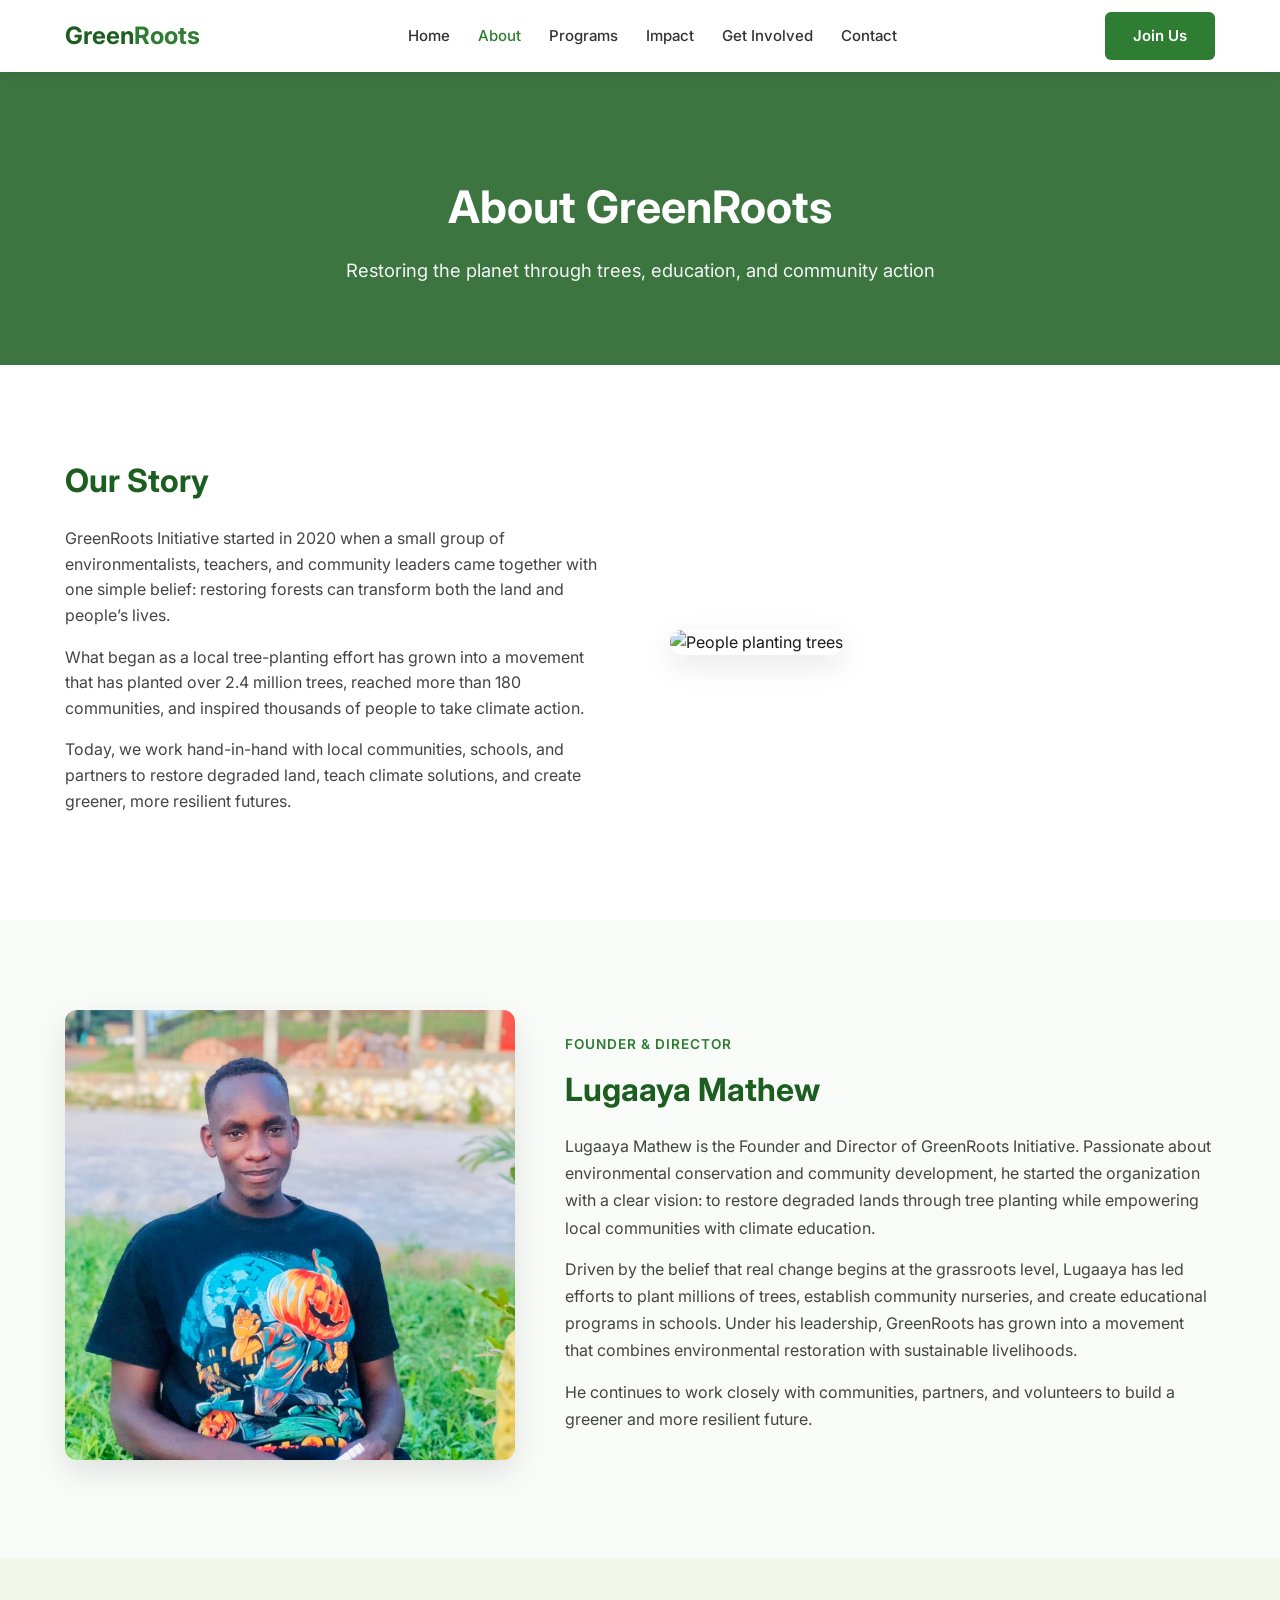
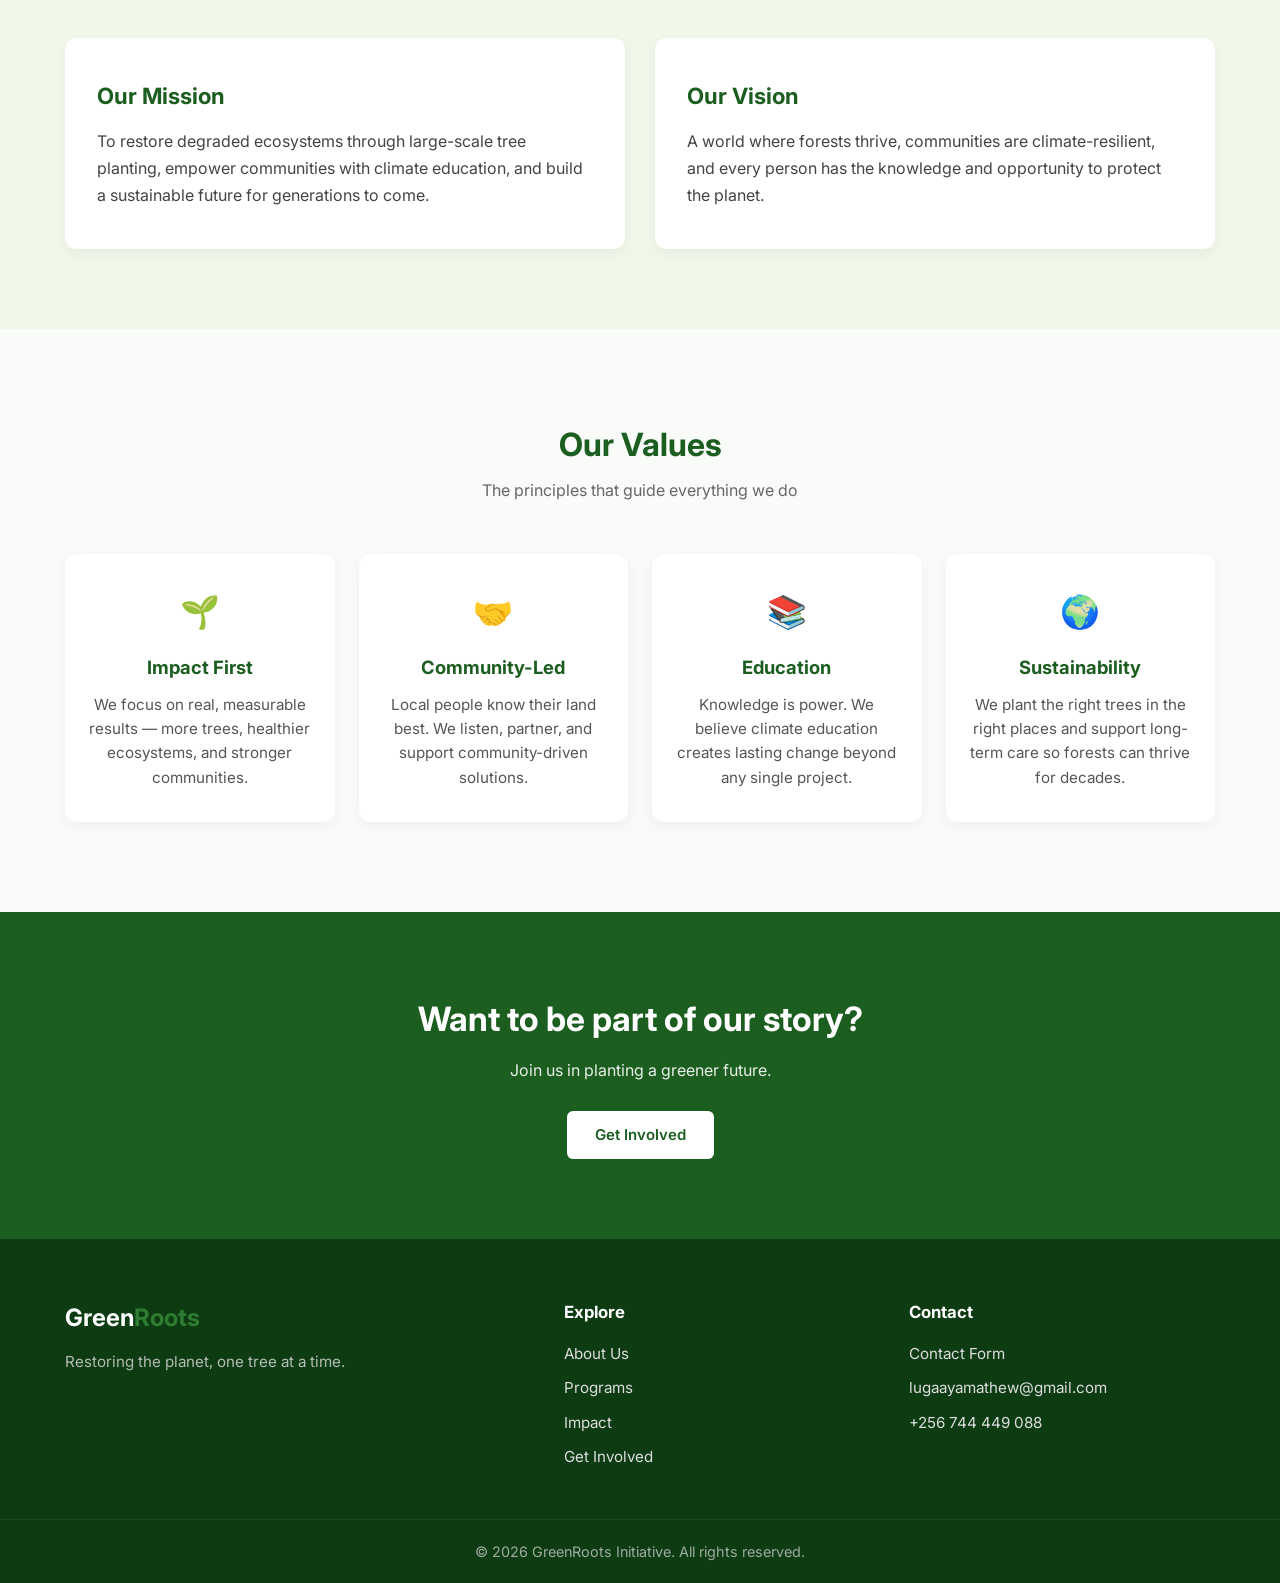
==== about.html @ 803b71bf "final exam final project" ====
<!DOCTYPE html>
<html lang="en">
<head>
  <meta charset="UTF-8">
  <meta name="viewport" content="width=device-width, initial-scale=1.0">
  <title>About Us | GreenRoots Initiative</title>
  <link rel="stylesheet" href="style.css">
  <link href="https://fonts.googleapis.com/css2?family=Inter:wght@400;500;600;700&display=swap" rel="stylesheet">
</head>
<body>

  <!-- Navigation -->
  <header>
    <div class="container nav-container">
      <a href="index.html" class="logo">Green<span>Roots</span></a>

      <nav>
        <ul class="nav-links" id="navLinks">
          <li><a href="index.html">Home</a></li>
          <li><a href="about.html" class="active">About</a></li>
          <li><a href="programs.html">Programs</a></li>
          <li><a href="impact.html">Impact</a></li>
          <li><a href="get-involved.html">Get Involved</a></li>
          <li><a href="contact.html">Contact</a></li>
        </ul>
      </nav>

      <a href="get-involved.html" class="btn btn-primary desktop-only">Join Us</a>

      <button class="hamburger" id="hamburger" aria-label="Menu">
        <span></span>
        <span></span>
        <span></span>
      </button>
    </div>
  </header>

  <!-- Page Header -->
  <section class="page-header">
    <div class="container">
      <h1>About GreenRoots</h1>
      <p>Restoring the planet through trees, education, and community action</p>
    </div>
  </section>

  <!-- Our Story -->
  <section class="about-story">
    <div class="container">
      <div class="story-grid">
        <div class="story-text">
          <h2>Our Story</h2>
          <p>GreenRoots Initiative started in 2020 when a small group of environmentalists, teachers, and community leaders came together with one simple belief: restoring forests can transform both the land and people’s lives.</p>
          <p>What began as a local tree-planting effort has grown into a movement that has planted over 2.4 million trees, reached more than 180 communities, and inspired thousands of people to take climate action.</p>
          <p>Today, we work hand-in-hand with local communities, schools, and partners to restore degraded land, teach climate solutions, and create greener, more resilient futures.</p>
        </div>
        <div class="story-image">
          <img src="https://images.unsplash.com/photo-1466611653911-95081537e5b7?w=800" alt="People planting trees">
        </div>
      </div>
    </div>
  </section>

  <!-- Meet the Founder -->
  <section class="founder-section">
    <div class="container">
      <div class="founder-grid">
        <div class="founder-image">
          <!-- Replace the src below with your photo later -->
          <img src="lug.jpeg" alt="Lugaaya Mathew - Founder & Director">
        </div>
        <div class="founder-content">
          <span class="founder-label">Founder & Director</span>
          <h2>Lugaaya Mathew</h2>
          <p>Lugaaya Mathew is the Founder and Director of GreenRoots Initiative. Passionate about environmental conservation and community development, he started the organization with a clear vision: to restore degraded lands through tree planting while empowering local communities with climate education.</p>
          <p>Driven by the belief that real change begins at the grassroots level, Lugaaya has led efforts to plant millions of trees, establish community nurseries, and create educational programs in schools. Under his leadership, GreenRoots has grown into a movement that combines environmental restoration with sustainable livelihoods.</p>
          <p>He continues to work closely with communities, partners, and volunteers to build a greener and more resilient future.</p>
        </div>
      </div>
    </div>
  </section>

  <!-- Mission & Vision -->
  <section class="mission-vision">
    <div class="container">
      <div class="mv-grid">
        <div class="mv-card">
          <h3>Our Mission</h3>
          <p>To restore degraded ecosystems through large-scale tree planting, empower communities with climate education, and build a sustainable future for generations to come.</p>
        </div>
        <div class="mv-card">
          <h3>Our Vision</h3>
          <p>A world where forests thrive, communities are climate-resilient, and every person has the knowledge and opportunity to protect the planet.</p>
        </div>
      </div>
    </div>
  </section>

  <!-- Our Values -->
  <section class="values">
    <div class="container">
      <div class="section-header">
        <h2>Our Values</h2>
        <p>The principles that guide everything we do</p>
      </div>
      <div class="values-grid">
        <div class="value-card">
          <div class="value-icon">🌱</div>
          <h3>Impact First</h3>
          <p>We focus on real, measurable results — more trees, healthier ecosystems, and stronger communities.</p>
        </div>
        <div class="value-card">
          <div class="value-icon">🤝</div>
          <h3>Community-Led</h3>
          <p>Local people know their land best. We listen, partner, and support community-driven solutions.</p>
        </div>
        <div class="value-card">
          <div class="value-icon">📚</div>
          <h3>Education</h3>
          <p>Knowledge is power. We believe climate education creates lasting change beyond any single project.</p>
        </div>
        <div class="value-card">
          <div class="value-icon">🌍</div>
          <h3>Sustainability</h3>
          <p>We plant the right trees in the right places and support long-term care so forests can thrive for decades.</p>
        </div>
      </div>
    </div>
  </section>

  <!-- Call to Action -->
  <section class="cta">
    <div class="container">
      <h2>Want to be part of our story?</h2>
      <p>Join us in planting a greener future.</p>
      <a href="get-involved.html" class="btn btn-light">Get Involved</a>
    </div>
  </section>

  <!-- Footer -->
  <footer>
    <div class="container footer-content">
      <div class="footer-brand">
        <a href="index.html" class="logo">Green<span>Roots</span></a>
        <p>Restoring the planet, one tree at a time.</p>
      </div>
      <div class="footer-links">
        <h4>Explore</h4>
        <ul>
          <li><a href="about.html">About Us</a></li>
          <li><a href="programs.html">Programs</a></li>
          <li><a href="impact.html">Impact</a></li>
          <li><a href="get-involved.html">Get Involved</a></li>
        </ul>
      </div>
      <div class="footer-links">
        <h4>Contact</h4>
        <ul>
          <li><a href="contact.html">Contact Form</a></li>
          <li>lugaayamathew@gmail.com</li>
          <li>+256 744 449 088</li>
        </ul>
      </div>
    </div>
    <div class="footer-bottom">
      <div class="container">
        <p>© 2026 GreenRoots Initiative. All rights reserved.</p>
      </div>
    </div>
  </footer>

  <script>
    const hamburger = document.getElementById('hamburger');
    const navLinks = document.getElementById('navLinks');

    hamburger.addEventListener('click', () => {
      navLinks.classList.toggle('active');
      hamburger.classList.toggle('active');
    });
  </script>

</body>
</html>
---- style.css ----
/* ========== RESET & BASE ========== */
* {
  margin: 0;
  padding: 0;
  box-sizing: border-box;
}

body {
  font-family: 'Inter', system-ui, sans-serif;
  line-height: 1.6;
  color: #1a1a1a;
  background: #f8fbf8;
}

.container {
  width: 90%;
  max-width: 1150px;
  margin: 0 auto;
}

a {
  text-decoration: none;
  color: inherit;
}

ul {
  list-style: none;
}

/* ========== BUTTONS ========== */
.btn {
  display: inline-block;
  padding: 12px 28px;
  border-radius: 6px;
  font-weight: 600;
  font-size: 15px;
  transition: all 0.25s ease;
}

.btn-primary {
  background: #2e7d32;
  color: white;
}

.btn-primary:hover {
  background: #1b5e20;
}

.btn-outline {
  border: 2px solid white;
  color: white;
  margin-left: 12px;
}

.btn-outline:hover {
  background: white;
  color: #1b5e20;
}

.btn-light {
  background: white;
  color: #1b5e20;
}

.btn-light:hover {
  background: #e8f5e9;
}

/* ========== HEADER ========== */
header {
  background: white;
  box-shadow: 0 2px 10px rgba(0,0,0,0.06);
  position: sticky;
  top: 0;
  z-index: 100;
}

.nav-container {
  display: flex;
  align-items: center;
  justify-content: space-between;
  height: 72px;
}

.logo {
  font-size: 1.5rem;
  font-weight: 700;
  color: #1b5e20;
}

.logo span {
  color: #2e7d32;
}

.nav-links {
  display: flex;
  gap: 28px;
}

.nav-links a {
  font-weight: 500;
  font-size: 15px;
  color: #333;
  transition: color 0.2s;
}

.nav-links a:hover,
.nav-links a.active {
  color: #2e7d32;
}

/* ========== HERO ========== */
.hero {
  background: linear-gradient(rgba(27, 94, 32, 0.75), rgba(27, 94, 32, 0.75)),
              url('https://images.unsplash.com/photo-1542601906990-b4d3fb778b09?w=1600') center/cover no-repeat;
  color: white;
  padding: 120px 0;
  text-align: center;
}

.hero h1 {
  font-size: 3.2rem;
  font-weight: 700;
  line-height: 1.2;
  margin-bottom: 18px;
}

.hero p {
  font-size: 1.2rem;
  max-width: 600px;
  margin: 0 auto 32px;
  opacity: 0.95;
}

/* ========== MISSION ========== */
.mission {
  padding: 90px 0;
  background: white;
}

.mission-grid {
  display: grid;
  grid-template-columns: 1.2fr 1fr;
  gap: 60px;
  align-items: center;
}

.mission-text h2 {
  font-size: 2rem;
  margin-bottom: 16px;
  color: #1b5e20;
}

.mission-text p {
  margin-bottom: 20px;
  color: #444;
}

.text-link {
  color: #2e7d32;
  font-weight: 600;
}

.mission-stats {
  display: grid;
  grid-template-columns: 1fr 1fr;
  gap: 24px;
}

.stat {
  background: #f1f8e9;
  padding: 28px 20px;
  border-radius: 10px;
  text-align: center;
}

.stat h3 {
  font-size: 1.9rem;
  color: #2e7d32;
  margin-bottom: 4px;
}

.stat p {
  font-size: 0.95rem;
  color: #555;
}

/* ========== PROGRAMS PREVIEW ========== */
.programs-preview {
  padding: 90px 0;
}

.section-header {
  text-align: center;
  margin-bottom: 50px;
}

.section-header h2 {
  font-size: 2rem;
  color: #1b5e20;
  margin-bottom: 8px;
}

.section-header p {
  color: #666;
}

.cards {
  display: grid;
  grid-template-columns: repeat(3, 1fr);
  gap: 28px;
  margin-bottom: 40px;
}

.card {
  background: white;
  padding: 36px 28px;
  border-radius: 12px;
  box-shadow: 0 4px 18px rgba(0,0,0,0.06);
  transition: transform 0.25s ease;
}

.card:hover {
  transform: translateY(-6px);
}

.card-icon {
  font-size: 2.2rem;
  margin-bottom: 16px;
}

.card h3 {
  font-size: 1.25rem;
  margin-bottom: 10px;
  color: #1b5e20;
}

.card p {
  color: #555;
  font-size: 0.95rem;
}

.center {
  text-align: center;
}

/* ========== CTA ========== */
.cta {
  background: #1b5e20;
  color: white;
  text-align: center;
  padding: 80px 0;
}

.cta h2 {
  font-size: 2.1rem;
  margin-bottom: 12px;
}

.cta p {
  margin-bottom: 28px;
  opacity: 0.9;
}

/* ========== FOOTER ========== */
footer {
  background: #0d3b12;
  color: #ddd;
  padding-top: 60px;
}

.footer-content {
  display: grid;
  grid-template-columns: 1.5fr 1fr 1fr;
  gap: 40px;
  padding-bottom: 40px;
}

.footer-brand .logo {
  color: white;
  margin-bottom: 12px;
  display: inline-block;
}

.footer-brand p {
  font-size: 0.95rem;
  opacity: 0.8;
}

.footer-links h4 {
  color: white;
  margin-bottom: 16px;
  font-size: 1.05rem;
}

.footer-links ul li {
  margin-bottom: 10px;
  font-size: 0.95rem;
}

.footer-links a:hover {
  color: #a5d6a7;
}

.footer-bottom {
  border-top: 1px solid rgba(255,255,255,0.1);
  padding: 20px 0;
  text-align: center;
  font-size: 0.9rem;
  opacity: 0.7;
}

/* ========== RESPONSIVE ========== */
@media (max-width: 900px) {
  .nav-links {
    display: none; /* We'll add mobile menu later if needed */
  }

  .hero h1 {
    font-size: 2.4rem;
  }

  .mission-grid {
    grid-template-columns: 1fr;
    gap: 40px;
  }

  .cards {
    grid-template-columns: 1fr;
  }

  .footer-content {
    grid-template-columns: 1fr;
    gap: 30px;
  }
}

@media (max-width: 600px) {
  .hero {
    padding: 90px 0;
  }

  .hero h1 {
    font-size: 2rem;
  }

  .hero-buttons .btn-outline {
    margin-left: 0;
    margin-top: 12px;
  }

  .mission-stats {
    grid-template-columns: 1fr;
  }
}

/* ========== HAMBURGER MENU ========== */
.hamburger {
  display: none;
  flex-direction: column;
  gap: 5px;
  background: none;
  border: none;
  cursor: pointer;
  padding: 4px;
}

.hamburger span {
  display: block;
  width: 26px;
  height: 3px;
  background: #1b5e20;
  border-radius: 2px;
  transition: all 0.3s ease;
}

.hamburger.active span:nth-child(1) {
  transform: rotate(45deg) translate(6px, 6px);
}

.hamburger.active span:nth-child(2) {
  opacity: 0;
}

.hamburger.active span:nth-child(3) {
  transform: rotate(-45deg) translate(6px, -6px);
}

.desktop-only {
  display: inline-block;
}

/* Mobile styles */
@media (max-width: 900px) {
  .hamburger {
    display: flex;
  }

  .desktop-only {
    display: none;
  }

  .nav-links {
    position: absolute;
    top: 72px;
    left: 0;
    right: 0;
    background: white;
    flex-direction: column;
    align-items: center;
    gap: 0;
    padding: 20px 0;
    box-shadow: 0 10px 20px rgba(0,0,0,0.08);
    display: none;
  }

  .nav-links.active {
    display: flex;
  }

  .nav-links li {
    width: 100%;
    text-align: center;
  }

  .nav-links a {
    display: block;
    padding: 14px 0;
    font-size: 16px;
  }
}

/* ========== PAGE HEADER ========== */
.page-header {
  background: linear-gradient(rgba(27, 94, 32, 0.85), rgba(27, 94, 32, 0.85)),
              url('https://images.unsplash.com/photo-1501004318641-b39e6451bec6?w=1600') center/cover no-repeat;
  color: white;
  text-align: center;
  padding: 100px 0 80px;
}

.page-header h1 {
  font-size: 2.8rem;
  margin-bottom: 12px;
}

.page-header p {
  font-size: 1.15rem;
  opacity: 0.95;
}

/* ========== ABOUT STORY ========== */
.about-story {
  padding: 90px 0;
  background: white;
}

.story-grid {
  display: grid;
  grid-template-columns: 1fr 1fr;
  gap: 60px;
  align-items: center;
}

.story-text h2 {
  font-size: 2rem;
  color: #1b5e20;
  margin-bottom: 20px;
}

.story-text p {
  margin-bottom: 16px;
  color: #444;
}

.story-image img {
  width: 100%;
  border-radius: 12px;
  box-shadow: 0 10px 30px rgba(0,0,0,0.1);
}

/* ========== MISSION & VISION ========== */
.mission-vision {
  padding: 80px 0;
  background: #f1f8e9;
}

.mv-grid {
  display: grid;
  grid-template-columns: 1fr 1fr;
  gap: 30px;
}

.mv-card {
  background: white;
  padding: 40px 32px;
  border-radius: 12px;
  box-shadow: 0 4px 15px rgba(0,0,0,0.05);
}

.mv-card h3 {
  font-size: 1.4rem;
  color: #1b5e20;
  margin-bottom: 14px;
}

.mv-card p {
  color: #444;
  line-height: 1.7;
}

/* ========== VALUES ========== */
.values {
  padding: 90px 0;
}

.values-grid {
  display: grid;
  grid-template-columns: repeat(4, 1fr);
  gap: 24px;
}

.value-card {
  background: white;
  padding: 32px 24px;
  border-radius: 12px;
  text-align: center;
  box-shadow: 0 4px 15px rgba(0,0,0,0.05);
  transition: transform 0.25s ease;
}

.value-card:hover {
  transform: translateY(-5px);
}

.value-icon {
  font-size: 2rem;
  margin-bottom: 16px;
}

.value-card h3 {
  font-size: 1.15rem;
  color: #1b5e20;
  margin-bottom: 10px;
}

.value-card p {
  font-size: 0.95rem;
  color: #555;
}

/* ========== RESPONSIVE ========== */
@media (max-width: 900px) {
  .story-grid,
  .mv-grid {
    grid-template-columns: 1fr;
    gap: 40px;
  }

  .values-grid {
    grid-template-columns: 1fr 1fr;
  }

  .page-header h1 {
    font-size: 2.2rem;
  }
}

@media (max-width: 600px) {
  .values-grid {
    grid-template-columns: 1fr;
  }

  .page-header {
    padding: 80px 0 60px;
  }
}

/* ========== PROGRAMS PAGE ========== */
.programs-intro {
  padding: 60px 0 30px;
  background: white;
  text-align: center;
}

.intro-text {
  max-width: 750px;
  margin: 0 auto;
  font-size: 1.15rem;
  color: #444;
  line-height: 1.7;
}

.program-detail {
  padding: 80px 0;
  background: white;
}

.program-detail.reverse {
  background: #f8fbf8;
}

.program-grid {
  display: grid;
  grid-template-columns: 1fr 1fr;
  gap: 60px;
  align-items: center;
}

.program-detail.reverse .program-grid {
  direction: rtl;
}

.program-detail.reverse .program-content {
  direction: ltr;
}

.program-image img {
  width: 100%;
  border-radius: 12px;
  box-shadow: 0 12px 30px rgba(0,0,0,0.1);
}

.program-label {
  display: inline-block;
  font-size: 0.85rem;
  font-weight: 600;
  color: #2e7d32;
  text-transform: uppercase;
  letter-spacing: 1px;
  margin-bottom: 10px;
}

.program-content h2 {
  font-size: 2rem;
  color: #1b5e20;
  margin-bottom: 16px;
}

.program-content p {
  color: #444;
  margin-bottom: 20px;
  line-height: 1.7;
}

.program-list {
  margin-bottom: 28px;
}

.program-list li {
  position: relative;
  padding-left: 22px;
  margin-bottom: 10px;
  color: #444;
}

.program-list li::before {
  content: "✓";
  position: absolute;
  left: 0;
  color: #2e7d32;
  font-weight: 700;
}

/* Responsive */
@media (max-width: 900px) {
  .program-grid {
    grid-template-columns: 1fr;
    gap: 40px;
  }

  .program-detail.reverse .program-grid {
    direction: ltr;
  }
}

/* ========== IMPACT PAGE ========== */
.impact-numbers {
  padding: 70px 0;
  background: white;
}

.numbers-grid {
  display: grid;
  grid-template-columns: repeat(4, 1fr);
  gap: 24px;
}

.number-card {
  background: #f1f8e9;
  text-align: center;
  padding: 36px 20px;
  border-radius: 12px;
}

.number-card h3 {
  font-size: 2.4rem;
  color: #2e7d32;
  margin-bottom: 6px;
}

.number-card p {
  font-size: 1rem;
  color: #555;
  font-weight: 500;
}

/* Stories */
.impact-stories {
  padding: 90px 0;
  background: #f8fbf8;
}

.stories-grid {
  display: grid;
  grid-template-columns: repeat(3, 1fr);
  gap: 28px;
}

.story-card {
  background: white;
  border-radius: 12px;
  overflow: hidden;
  box-shadow: 0 6px 20px rgba(0,0,0,0.06);
  transition: transform 0.25s ease;
}

.story-card:hover {
  transform: translateY(-6px);
}

.story-card img {
  width: 100%;
  height: 200px;
  object-fit: cover;
}

.story-content {
  padding: 24px;
}

.story-tag {
  display: inline-block;
  font-size: 0.8rem;
  font-weight: 600;
  color: #2e7d32;
  text-transform: uppercase;
  letter-spacing: 0.5px;
  margin-bottom: 10px;
}

.story-content h3 {
  font-size: 1.25rem;
  color: #1b5e20;
  margin-bottom: 12px;
}

.story-content p {
  font-size: 0.95rem;
  color: #555;
  line-height: 1.6;
}

/* Extra Impact */
.impact-extra {
  padding: 80px 0;
  background: white;
}

.extra-grid {
  display: grid;
  grid-template-columns: repeat(3, 1fr);
  gap: 28px;
}

.extra-card {
  background: #f1f8e9;
  padding: 32px 28px;
  border-radius: 12px;
}

.extra-card h3 {
  font-size: 1.25rem;
  color: #1b5e20;
  margin-bottom: 12px;
}

.extra-card p {
  color: #444;
  line-height: 1.6;
}

/* Responsive */
@media (max-width: 900px) {
  .numbers-grid {
    grid-template-columns: 1fr 1fr;
  }

  .stories-grid,
  .extra-grid {
    grid-template-columns: 1fr;
  }
}

@media (max-width: 600px) {
  .numbers-grid {
    grid-template-columns: 1fr;
  }

  .number-card h3 {
    font-size: 2rem;
  }
}

/* ========== GET INVOLVED PAGE ========== */
.ways-to-help {
  padding: 90px 0;
  background: white;
}

.help-grid {
  display: grid;
  grid-template-columns: repeat(2, 1fr);
  gap: 28px;
}

.help-card {
  background: #f8fbf8;
  padding: 40px 32px;
  border-radius: 12px;
  text-align: center;
  transition: transform 0.25s ease, box-shadow 0.25s ease;
}

.help-card:hover {
  transform: translateY(-6px);
  box-shadow: 0 12px 25px rgba(0,0,0,0.08);
}

.help-icon {
  font-size: 2.4rem;
  margin-bottom: 18px;
}

.help-card h3 {
  font-size: 1.4rem;
  color: #1b5e20;
  margin-bottom: 14px;
}

.help-card p {
  color: #555;
  margin-bottom: 24px;
  line-height: 1.6;
}

/* Why It Matters */
.why-matters {
  padding: 90px 0;
  background: #f1f8e9;
}

.why-grid {
  display: grid;
  grid-template-columns: 1fr 1fr;
  gap: 60px;
  align-items: center;
}

.why-text h2 {
  font-size: 2rem;
  color: #1b5e20;
  margin-bottom: 18px;
}

.why-text p {
  color: #444;
  margin-bottom: 20px;
  line-height: 1.7;
}

.why-list {
  list-style: none;
}

.why-list li {
  position: relative;
  padding-left: 26px;
  margin-bottom: 12px;
  color: #444;
}

.why-list li::before {
  content: "✓";
  position: absolute;
  left: 0;
  color: #2e7d32;
  font-weight: 700;
}

.why-image img {
  width: 100%;
  border-radius: 12px;
  box-shadow: 0 12px 30px rgba(0,0,0,0.1);
}

/* Involve CTA Box */
.involve-cta {
  padding: 80px 0;
  background: white;
}

.involve-box {
  background: #1b5e20;
  color: white;
  text-align: center;
  padding: 60px 40px;
  border-radius: 16px;
}

.involve-box h2 {
  font-size: 2rem;
  margin-bottom: 14px;
}

.involve-box p {
  margin-bottom: 28px;
  opacity: 0.95;
  max-width: 550px;
  margin-left: auto;
  margin-right: auto;
}

/* Responsive */
@media (max-width: 900px) {
  .help-grid {
    grid-template-columns: 1fr;
  }

  .why-grid {
    grid-template-columns: 1fr;
    gap: 40px;
  }
}

/* ========== CONTACT PAGE ========== */
.contact-section {
  padding: 90px 0;
  background: white;
}

.contact-grid {
  display: grid;
  grid-template-columns: 1.4fr 1fr;
  gap: 50px;
  align-items: start;
}

.contact-form-box h2,
.contact-info-box h2 {
  font-size: 1.8rem;
  color: #1b5e20;
  margin-bottom: 10px;
}

.contact-form-box > p,
.contact-info-box > p {
  color: #555;
  margin-bottom: 28px;
}

/* Form Styles */
.form-group {
  margin-bottom: 20px;
}

.form-group label {
  display: block;
  font-weight: 500;
  margin-bottom: 6px;
  color: #333;
}

.form-group input,
.form-group select,
.form-group textarea {
  width: 100%;
  padding: 12px 14px;
  border: 1px solid #ddd;
  border-radius: 8px;
  font-size: 15px;
  font-family: inherit;
  transition: border-color 0.2s;
  background: #fafafa;
}

.form-group input:focus,
.form-group select:focus,
.form-group textarea:focus {
  outline: none;
  border-color: #2e7d32;
  background: white;
}

.form-group textarea {
  resize: vertical;
  min-height: 120px;
}

/* Contact Info */
.contact-info-box {
  background: #f1f8e9;
  padding: 40px 32px;
  border-radius: 12px;
}

.info-item {
  margin-bottom: 24px;
}

.info-item strong {
  display: block;
  color: #1b5e20;
  margin-bottom: 4px;
  font-size: 1rem;
}

.info-item p {
  color: #444;
  line-height: 1.5;
}

/* Responsive */
@media (max-width: 900px) {
  .contact-grid {
    grid-template-columns: 1fr;
    gap: 40px;
  }
}

/* ========== FOUNDER SECTION ========== */
.founder-section {
  padding: 90px 0;
  background: #f8fbf8;
}

.founder-grid {
  display: grid;
  grid-template-columns: 0.9fr 1.3fr;
  gap: 50px;
  align-items: center;
}

.founder-image img {
  width: 100%;
  border-radius: 12px;
  box-shadow: 0 12px 30px rgba(0,0,0,0.1);
  aspect-ratio: 1/1;
  object-fit: cover;
}

.founder-label {
  display: inline-block;
  font-size: 0.85rem;
  font-weight: 600;
  color: #2e7d32;
  text-transform: uppercase;
  letter-spacing: 1px;
  margin-bottom: 8px;
}

.founder-content h2 {
  font-size: 2rem;
  color: #1b5e20;
  margin-bottom: 18px;
}

.founder-content p {
  color: #444;
  margin-bottom: 14px;
  line-height: 1.7;
}

/* Responsive */
@media (max-width: 900px) {
  .founder-grid {
    grid-template-columns: 1fr;
    gap: 30px;
  }

  .founder-image {
    max-width: 320px;
    margin: 0 auto;
  }
}
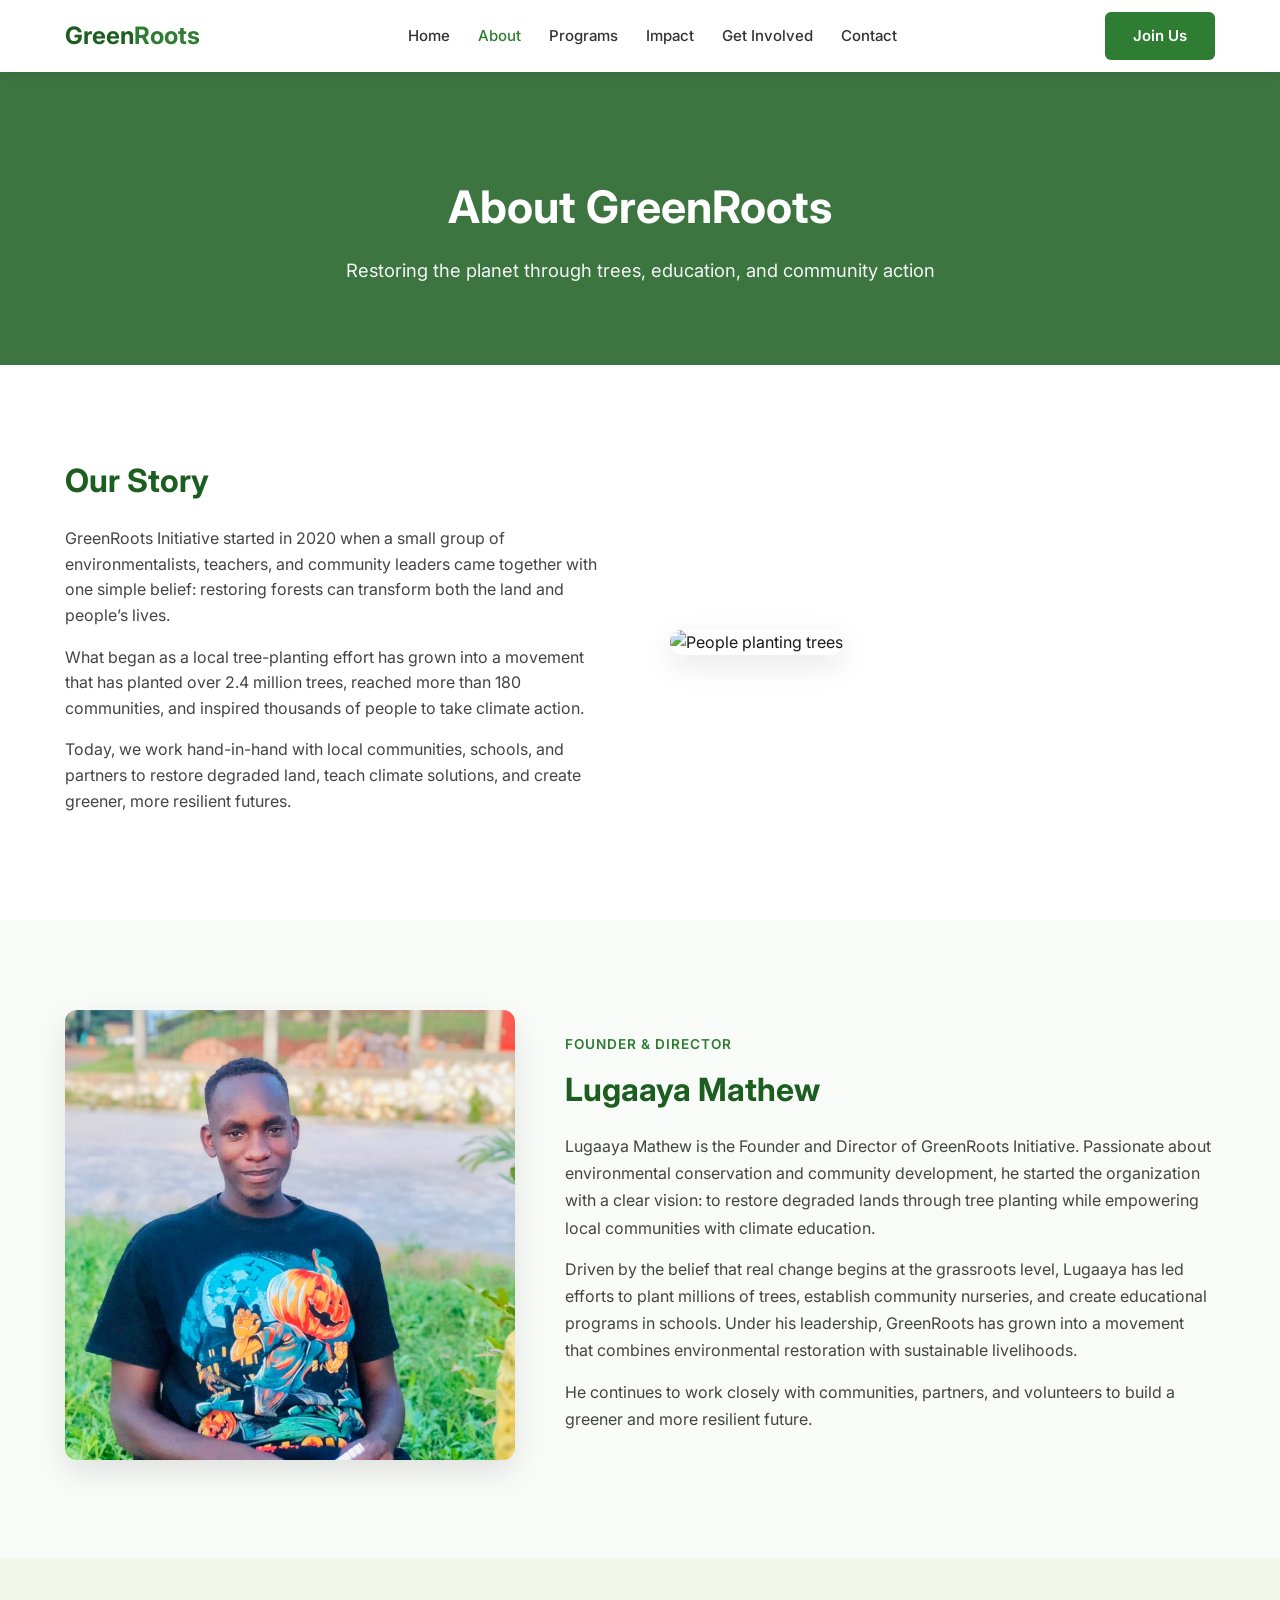
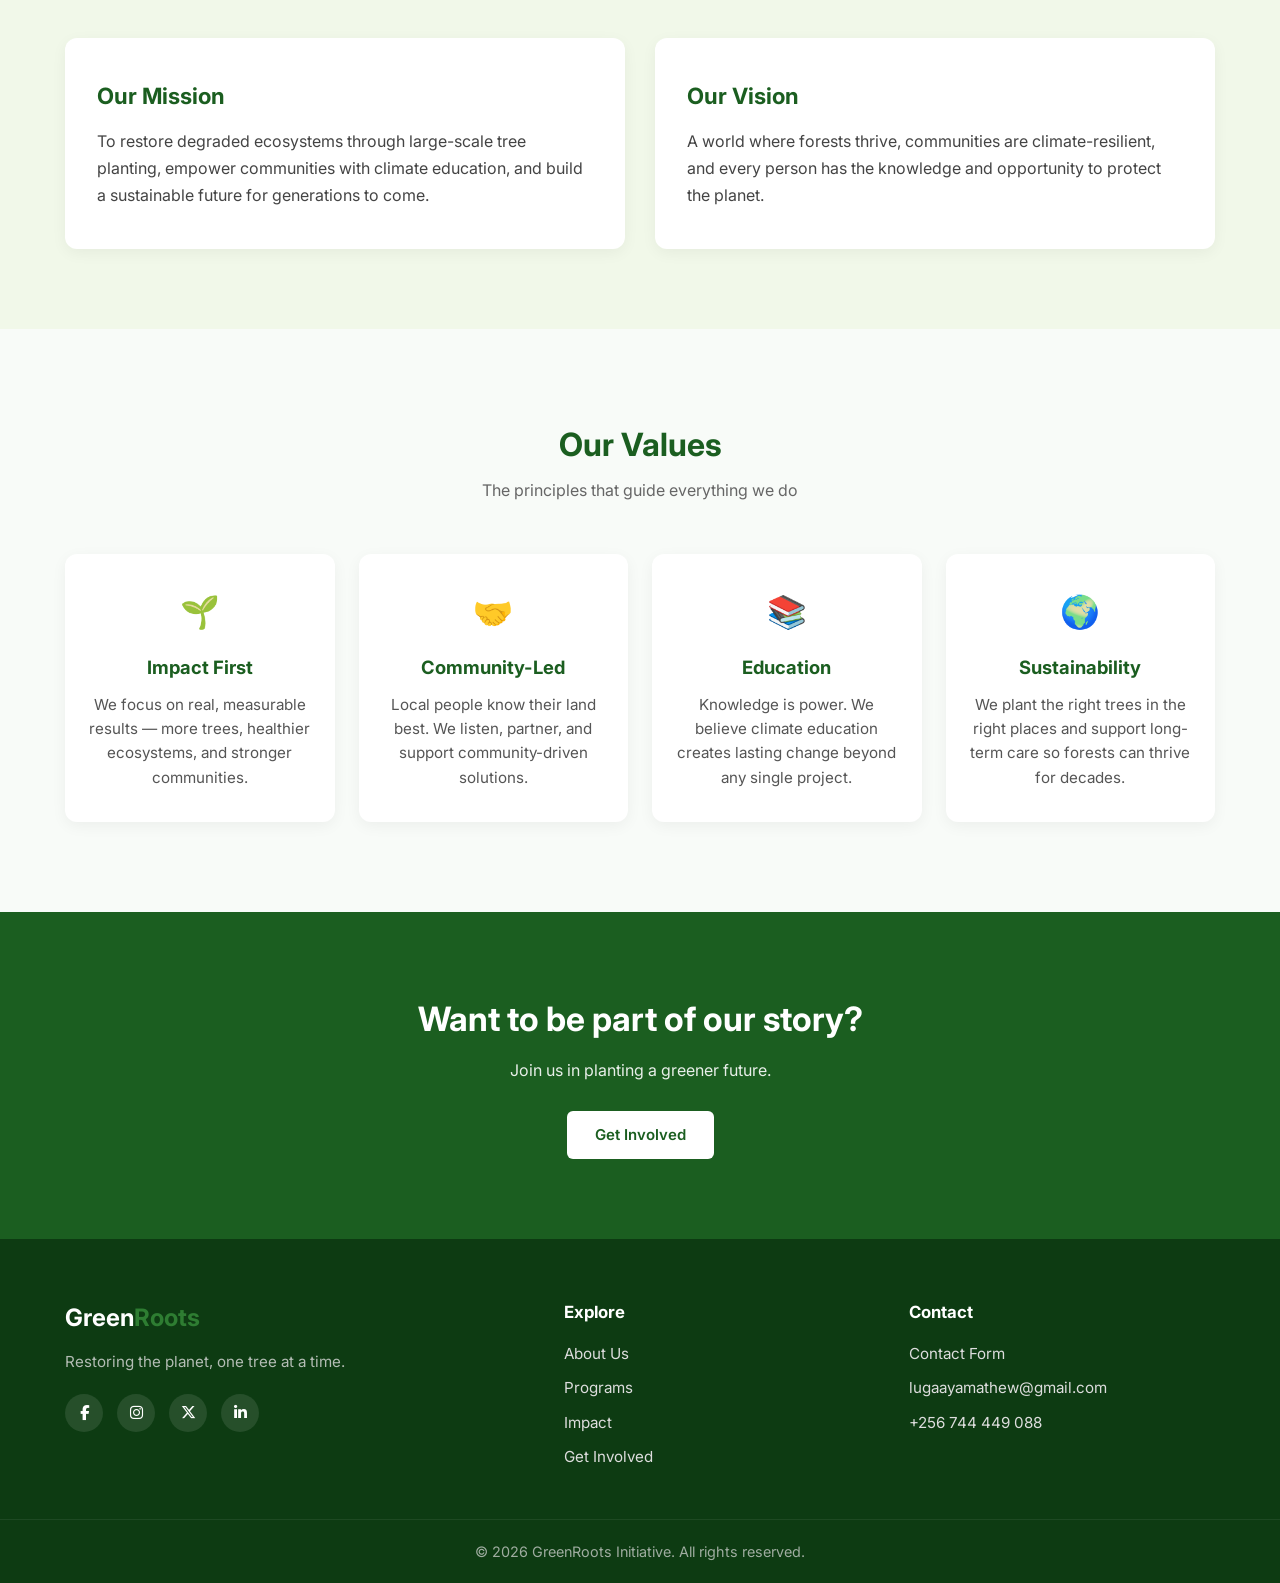
==== commit 13a8666d: "improved" ====
--- a/about.html
+++ b/about.html
@@ -6,6 +6,7 @@
   <title>About Us | GreenRoots Initiative</title>
   <link rel="stylesheet" href="style.css">
   <link href="https://fonts.googleapis.com/css2?family=Inter:wght@400;500;600;700&display=swap" rel="stylesheet">
+  <link rel="stylesheet" href="https://cdnjs.cloudflare.com/ajax/libs/font-awesome/6.5.1/css/all.min.css">
 </head>
 <body>
 
@@ -137,36 +138,47 @@
   </section>
 
   <!-- Footer -->
-  <footer>
-    <div class="container footer-content">
-      <div class="footer-brand">
-        <a href="index.html" class="logo">Green<span>Roots</span></a>
-        <p>Restoring the planet, one tree at a time.</p>
-      </div>
-      <div class="footer-links">
-        <h4>Explore</h4>
-        <ul>
-          <li><a href="about.html">About Us</a></li>
-          <li><a href="programs.html">Programs</a></li>
-          <li><a href="impact.html">Impact</a></li>
-          <li><a href="get-involved.html">Get Involved</a></li>
-        </ul>
-      </div>
-      <div class="footer-links">
-        <h4>Contact</h4>
-        <ul>
-          <li><a href="contact.html">Contact Form</a></li>
-          <li>lugaayamathew@gmail.com</li>
-          <li>+256 744 449 088</li>
-        </ul>
+<footer>
+  <div class="container footer-content">
+    <div class="footer-brand">
+      <a href="index.html" class="logo">Green<span>Roots</span></a>
+      <p>Restoring the planet, one tree at a time.</p>
+
+      <!-- Social Icons -->
+      <div class="social-icons">
+        <a href="#" aria-label="Facebook"><i class="fab fa-facebook-f"></i></a>
+        <a href="#" aria-label="Instagram"><i class="fab fa-instagram"></i></a>
+        <a href="#" aria-label="Twitter"><i class="fab fa-x-twitter"></i></a>
+        <a href="#" aria-label="LinkedIn"><i class="fab fa-linkedin-in"></i></a>
       </div>
     </div>
-    <div class="footer-bottom">
-      <div class="container">
-        <p>© 2026 GreenRoots Initiative. All rights reserved.</p>
-      </div>
+
+    <div class="footer-links">
+      <h4>Explore</h4>
+      <ul>
+        <li><a href="about.html">About Us</a></li>
+        <li><a href="programs.html">Programs</a></li>
+        <li><a href="impact.html">Impact</a></li>
+        <li><a href="get-involved.html">Get Involved</a></li>
+      </ul>
     </div>
-  </footer>
+
+    <div class="footer-links">
+      <h4>Contact</h4>
+      <ul>
+        <li><a href="contact.html">Contact Form</a></li>
+        <li>lugaayamathew@gmail.com</li>
+        <li>+256 744 449 088</li>
+      </ul>
+    </div>
+  </div>
+
+  <div class="footer-bottom">
+    <div class="container">
+      <p>© 2026 GreenRoots Initiative. All rights reserved.</p>
+    </div>
+  </div>
+</footer>
 
   <script>
     const hamburger = document.getElementById('hamburger');
--- a/style.css
+++ b/style.css
@@ -1092,4 +1092,29 @@
     max-width: 320px;
     margin: 0 auto;
   }
+}
+
+/* ========== SOCIAL ICONS ========== */
+.social-icons {
+  display: flex;
+  gap: 14px;
+  margin-top: 20px;
+}
+
+.social-icons a {
+  display: flex;
+  align-items: center;
+  justify-content: center;
+  width: 38px;
+  height: 38px;
+  background: rgba(255, 255, 255, 0.1);
+  color: white;
+  border-radius: 50%;
+  font-size: 15px;
+  transition: all 0.25s ease;
+}
+
+.social-icons a:hover {
+  background: #2e7d32;
+  transform: translateY(-3px);
 }
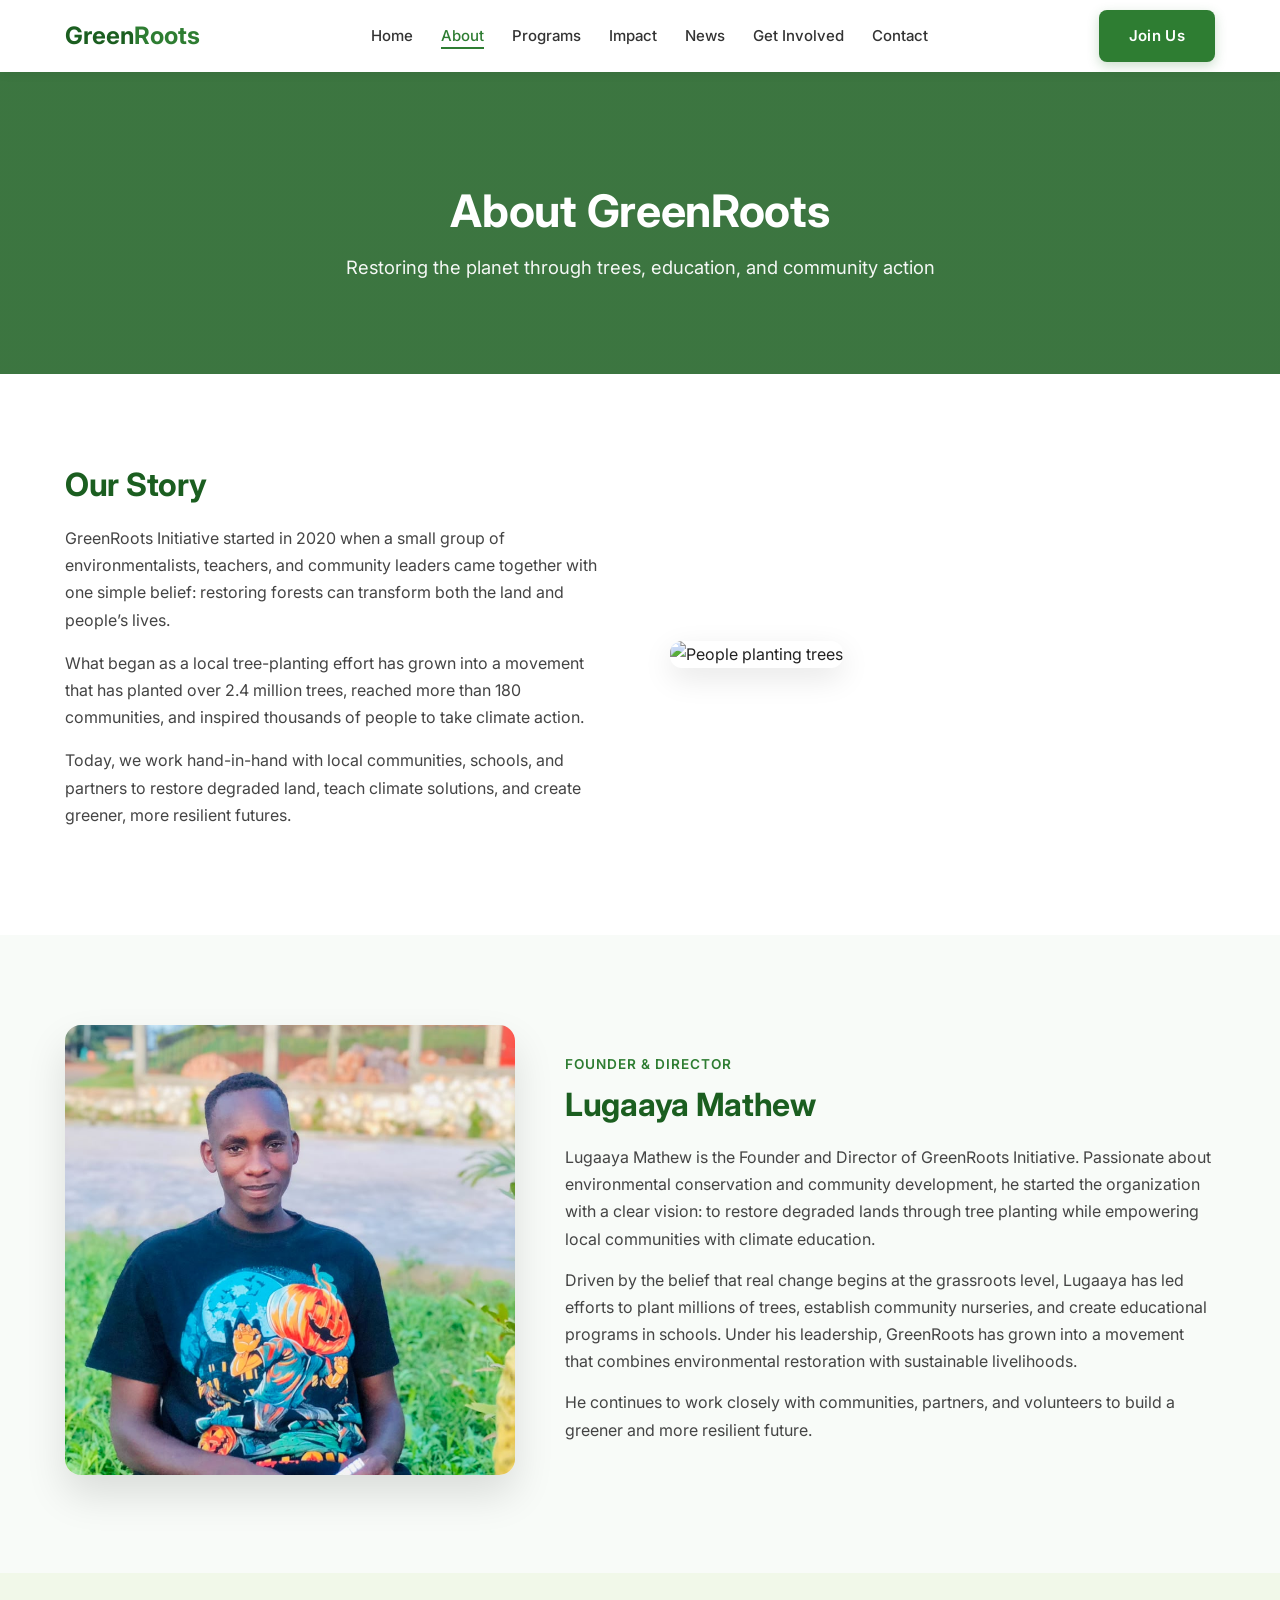
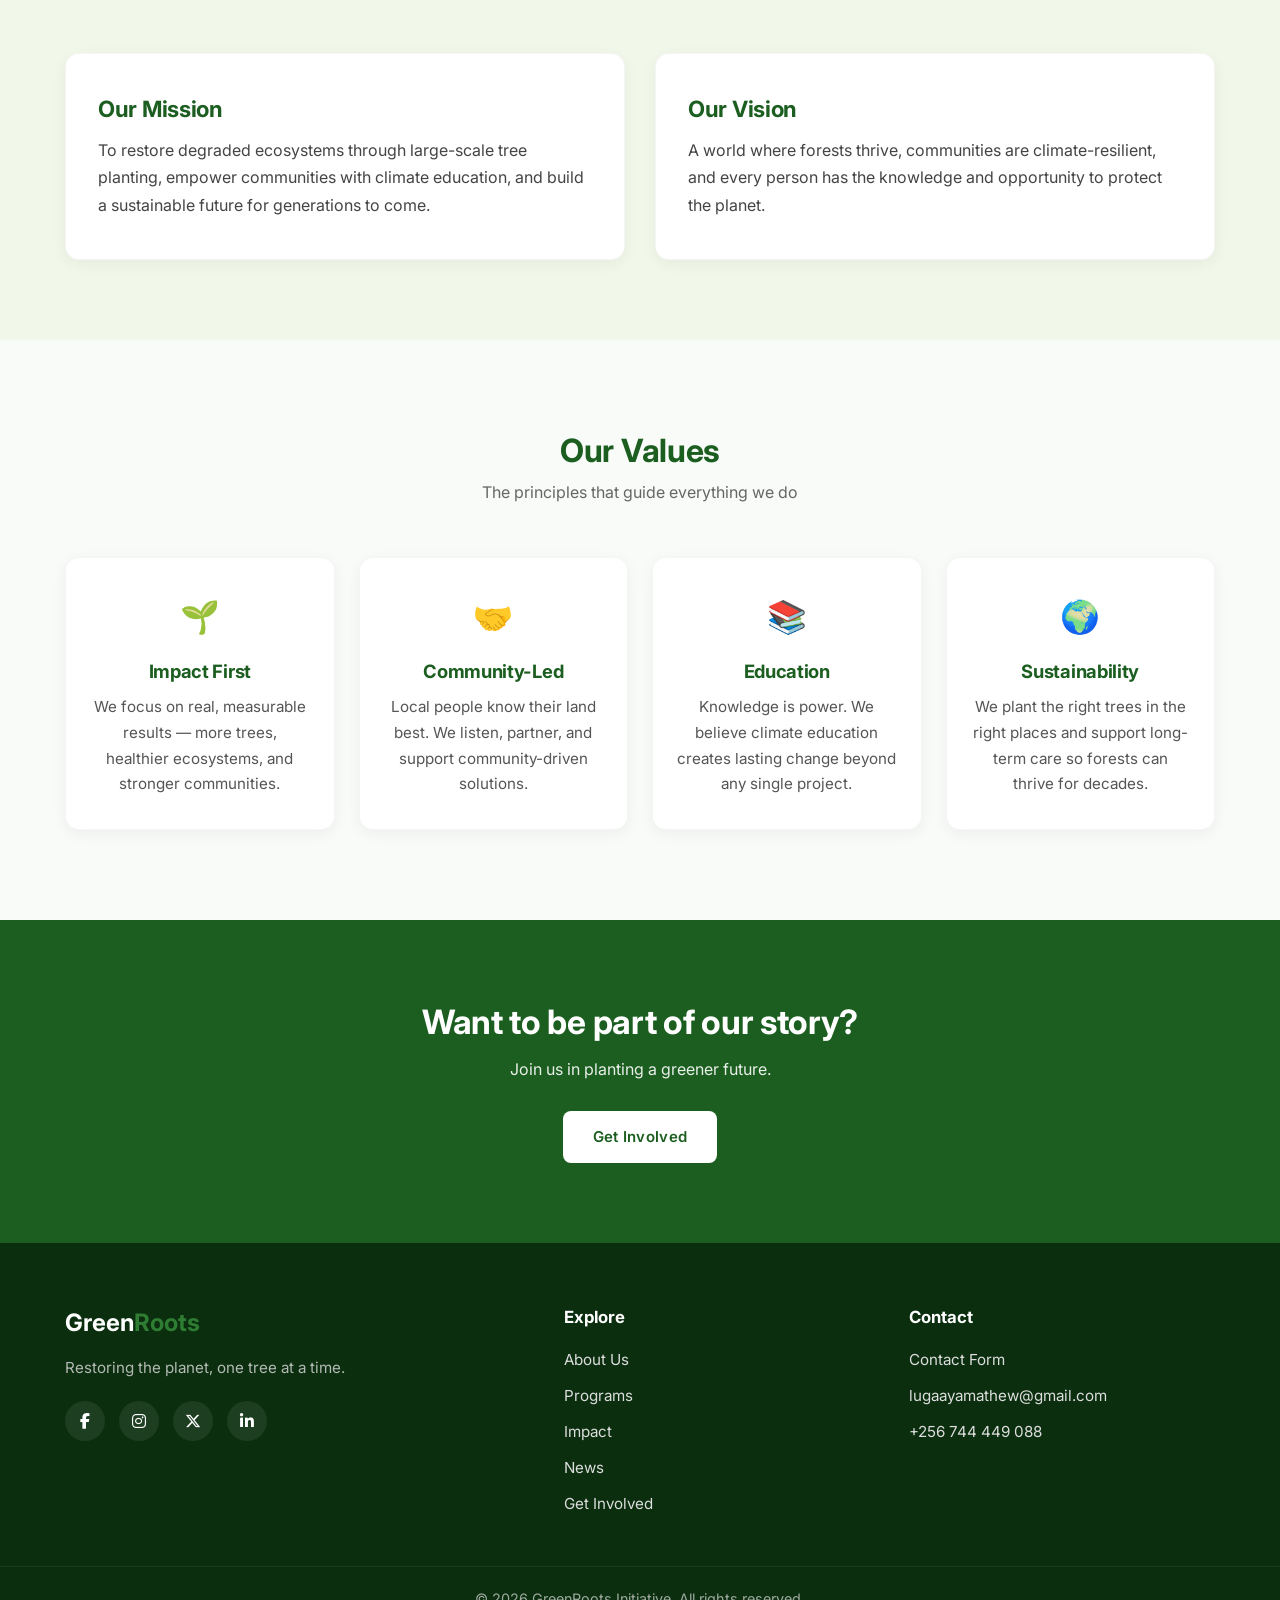
==== commit 271c455b: "news" ====
--- a/about.html
+++ b/about.html
@@ -21,6 +21,7 @@
           <li><a href="about.html" class="active">About</a></li>
           <li><a href="programs.html">Programs</a></li>
           <li><a href="impact.html">Impact</a></li>
+          <li><a href="news.html">News</a></li>
           <li><a href="get-involved.html">Get Involved</a></li>
           <li><a href="contact.html">Contact</a></li>
         </ul>
@@ -159,6 +160,7 @@
         <li><a href="about.html">About Us</a></li>
         <li><a href="programs.html">Programs</a></li>
         <li><a href="impact.html">Impact</a></li>
+        <li><a href="news.html">News</a></li>
         <li><a href="get-involved.html">Get Involved</a></li>
       </ul>
     </div>
--- a/style.css
+++ b/style.css
@@ -1117,4 +1117,270 @@
 .social-icons a:hover {
   background: #2e7d32;
   transform: translateY(-3px);
+}
+
+/* ========== PROFESSIONAL IMPROVEMENTS ========== */
+
+/* Better overall typography */
+body {
+  font-size: 16px;
+  line-height: 1.7;
+  color: #222;
+}
+
+h1, h2, h3 {
+  line-height: 1.3;
+  letter-spacing: -0.3px;
+}
+
+/* Smoother buttons */
+.btn {
+  padding: 13px 30px;
+  border-radius: 8px;
+  font-weight: 600;
+  letter-spacing: 0.3px;
+  transition: all 0.3s ease;
+}
+
+.btn-primary {
+  background: #2e7d32;
+  box-shadow: 0 4px 12px rgba(46, 125, 50, 0.25);
+}
+
+.btn-primary:hover {
+  background: #1b5e20;
+  transform: translateY(-2px);
+  box-shadow: 0 6px 18px rgba(46, 125, 50, 0.35);
+}
+
+.btn-outline:hover {
+  background: white;
+  color: #1b5e20;
+  transform: translateY(-2px);
+}
+
+/* Better cards */
+.card,
+.help-card,
+.story-card,
+.value-card,
+.number-card,
+.mv-card,
+.extra-card {
+  border-radius: 14px;
+  transition: all 0.3s ease;
+  border: 1px solid rgba(0,0,0,0.04);
+}
+
+.card:hover,
+.help-card:hover,
+.story-card:hover,
+.value-card:hover {
+  transform: translateY(-8px);
+  box-shadow: 0 18px 35px rgba(0, 0, 0, 0.1);
+}
+
+/* Improved section spacing */
+section {
+  padding: 100px 0;
+}
+
+.page-header {
+  padding: 110px 0 90px;
+}
+
+/* Stronger hero */
+.hero h1 {
+  font-size: 3.4rem;
+  font-weight: 700;
+  letter-spacing: -1px;
+  margin-bottom: 20px;
+}
+
+.hero p {
+  font-size: 1.25rem;
+  max-width: 620px;
+}
+
+/* Better navigation */
+header {
+  backdrop-filter: blur(10px);
+  background: rgba(255, 255, 255, 0.95);
+}
+
+.nav-links a {
+  font-weight: 500;
+  position: relative;
+}
+
+.nav-links a::after {
+  content: '';
+  position: absolute;
+  width: 0;
+  height: 2px;
+  bottom: -4px;
+  left: 0;
+  background: #2e7d32;
+  transition: width 0.3s ease;
+}
+
+.nav-links a:hover::after,
+.nav-links a.active::after {
+  width: 100%;
+}
+
+/* Refined footer */
+footer {
+  background: #0a2e0e;
+}
+
+.social-icons a {
+  background: rgba(255, 255, 255, 0.08);
+  width: 40px;
+  height: 40px;
+  font-size: 16px;
+}
+
+.social-icons a:hover {
+  background: #2e7d32;
+  transform: translateY(-4px);
+}
+
+/* Form improvements */
+.form-group input,
+.form-group select,
+.form-group textarea {
+  border-radius: 10px;
+  border: 1.5px solid #e0e0e0;
+  padding: 13px 16px;
+  transition: all 0.25s ease;
+}
+
+.form-group input:focus,
+.form-group select:focus,
+.form-group textarea:focus {
+  border-color: #2e7d32;
+  box-shadow: 0 0 0 4px rgba(46, 125, 50, 0.12);
+  background: white;
+}
+
+/* Better founder image */
+.founder-image img {
+  border-radius: 16px;
+  box-shadow: 0 20px 40px rgba(0,0,0,0.12);
+}
+
+/* Smooth scroll (nice touch) */
+html {
+  scroll-behavior: smooth;
+}
+
+/* ========== WHAT'S UP SECTION ========== */
+.whats-up {
+  padding: 100px 0;
+  background: #f8fbf8;
+}
+
+.updates-grid {
+  display: grid;
+  grid-template-columns: repeat(3, 1fr);
+  gap: 28px;
+}
+
+.update-card {
+  background: white;
+  padding: 32px 28px;
+  border-radius: 14px;
+  border: 1px solid rgba(0,0,0,0.05);
+  transition: all 0.3s ease;
+}
+
+.update-card:hover {
+  transform: translateY(-6px);
+  box-shadow: 0 16px 32px rgba(0,0,0,0.08);
+}
+
+.update-date {
+  font-size: 0.85rem;
+  font-weight: 600;
+  color: #2e7d32;
+  margin-bottom: 12px;
+  text-transform: uppercase;
+  letter-spacing: 0.5px;
+}
+
+.update-card h3 {
+  font-size: 1.25rem;
+  color: #1b5e20;
+  margin-bottom: 12px;
+  line-height: 1.4;
+}
+
+.update-card p {
+  color: #555;
+  font-size: 0.95rem;
+  margin-bottom: 18px;
+  line-height: 1.6;
+}
+
+/* Responsive */
+@media (max-width: 900px) {
+  .updates-grid {
+    grid-template-columns: 1fr;
+  }
+}
+
+/* ========== NEWS PAGE ========== */
+.news-page {
+  padding: 90px 0;
+  background: white;
+}
+
+.news-grid {
+  display: grid;
+  grid-template-columns: repeat(2, 1fr);
+  gap: 30px;
+}
+
+.news-card {
+  background: #f8fbf8;
+  padding: 36px 32px;
+  border-radius: 14px;
+  border: 1px solid rgba(0,0,0,0.04);
+  transition: all 0.3s ease;
+}
+
+.news-card:hover {
+  transform: translateY(-6px);
+  box-shadow: 0 16px 32px rgba(0,0,0,0.08);
+  background: white;
+}
+
+.news-date {
+  font-size: 0.85rem;
+  font-weight: 600;
+  color: #2e7d32;
+  text-transform: uppercase;
+  letter-spacing: 0.5px;
+  margin-bottom: 12px;
+}
+
+.news-card h2 {
+  font-size: 1.4rem;
+  color: #1b5e20;
+  margin-bottom: 14px;
+  line-height: 1.35;
+}
+
+.news-card p {
+  color: #555;
+  margin-bottom: 18px;
+  line-height: 1.65;
+}
+
+/* Responsive */
+@media (max-width: 900px) {
+  .news-grid {
+    grid-template-columns: 1fr;
+  }
 }
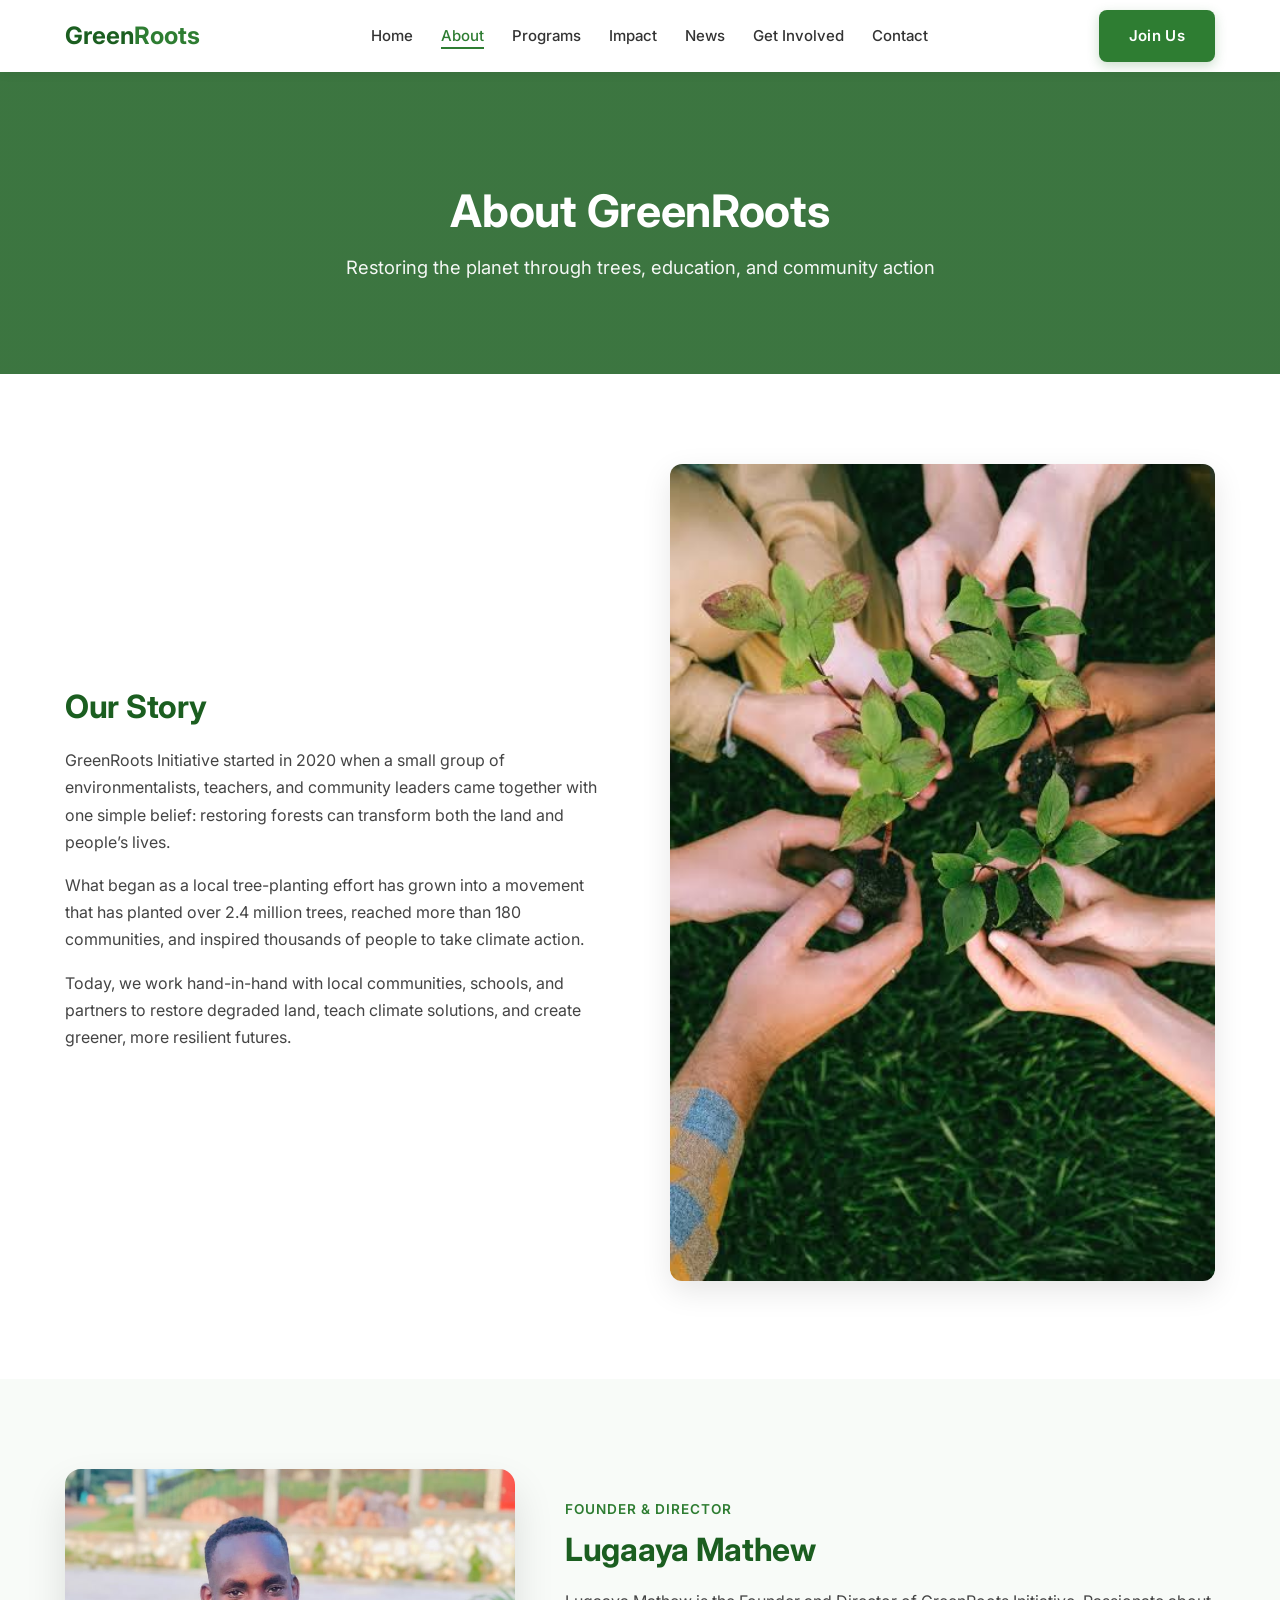
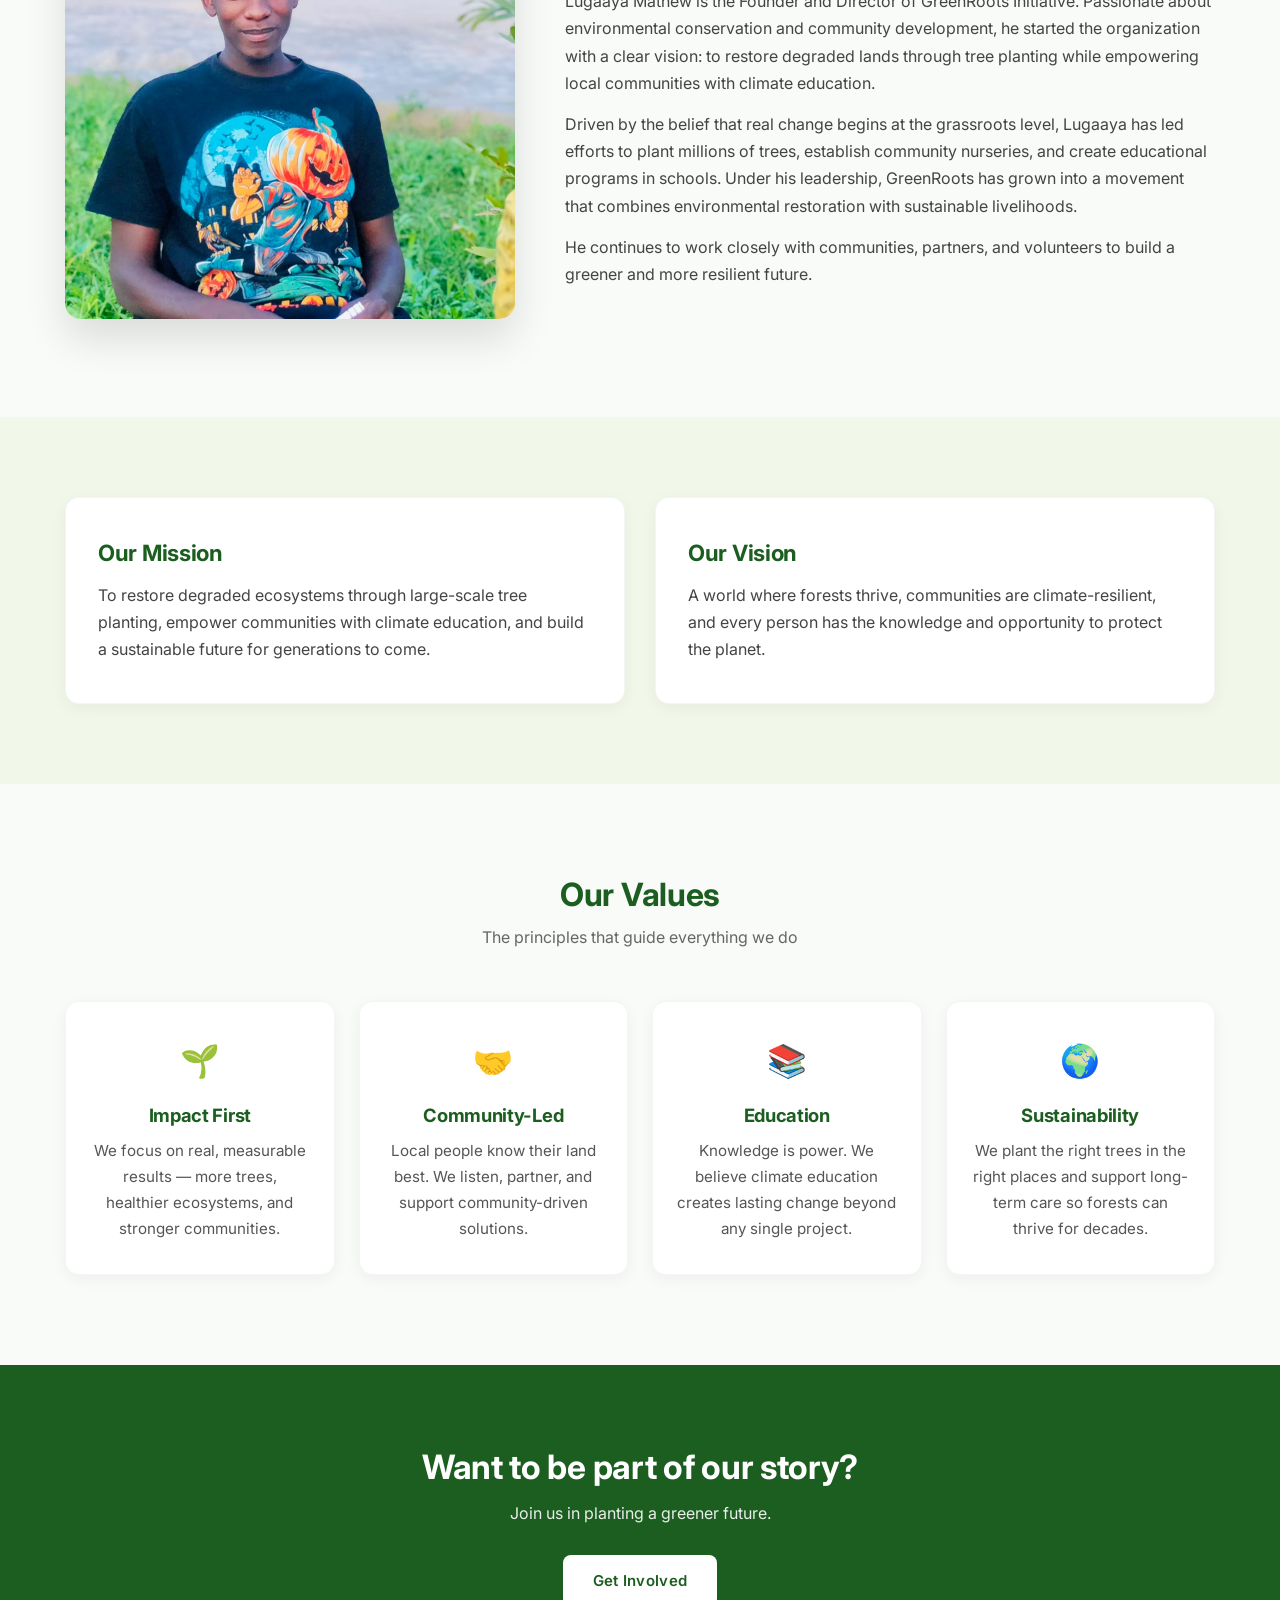
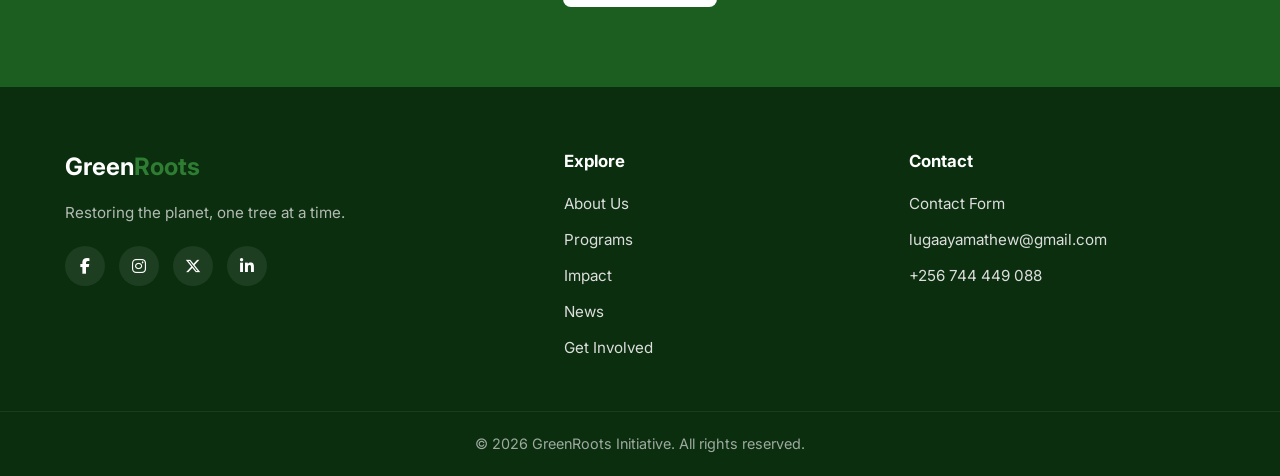
==== commit 28f823a8: "about" ====
--- a/about.html
+++ b/about.html
@@ -56,7 +56,7 @@
           <p>Today, we work hand-in-hand with local communities, schools, and partners to restore degraded land, teach climate solutions, and create greener, more resilient futures.</p>
         </div>
         <div class="story-image">
-          <img src="https://images.unsplash.com/photo-1466611653911-95081537e5b7?w=800" alt="People planting trees">
+          <img src="imp.jpg" alt="People planting trees">
         </div>
       </div>
     </div>
